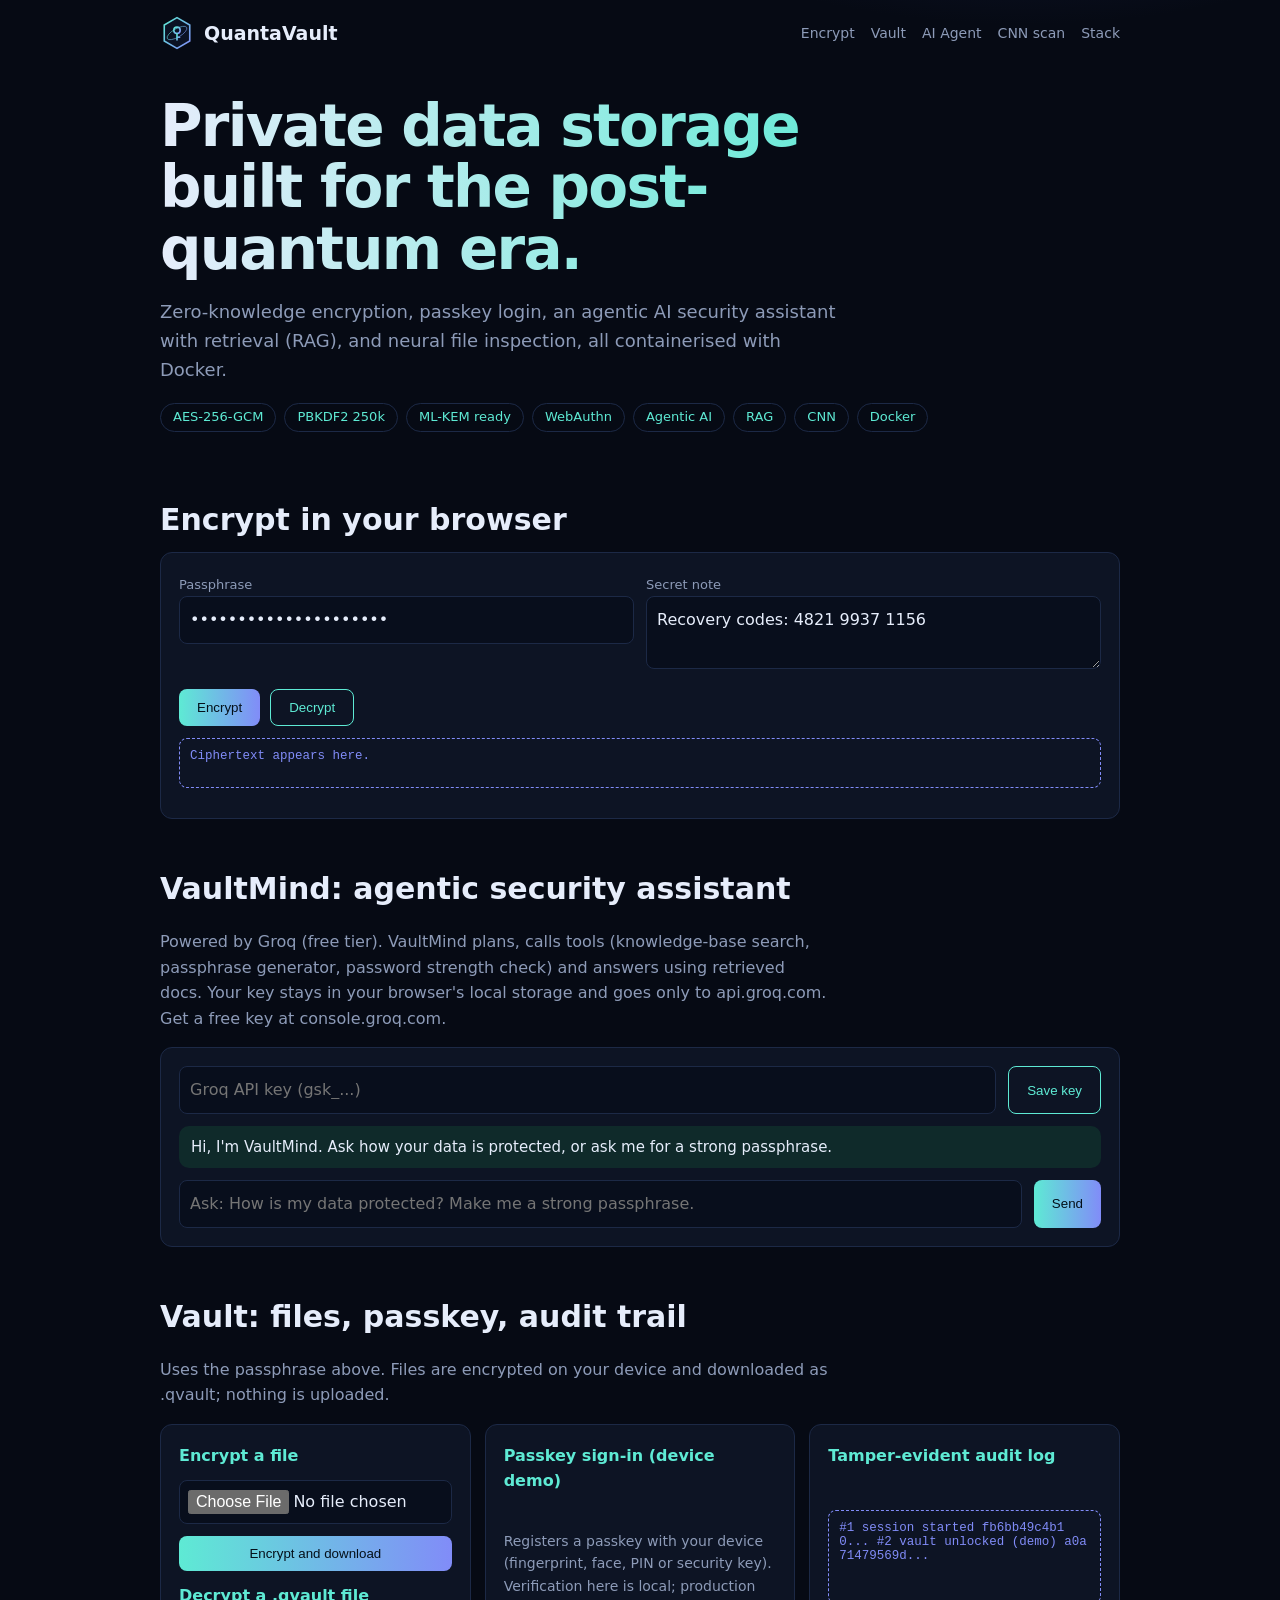
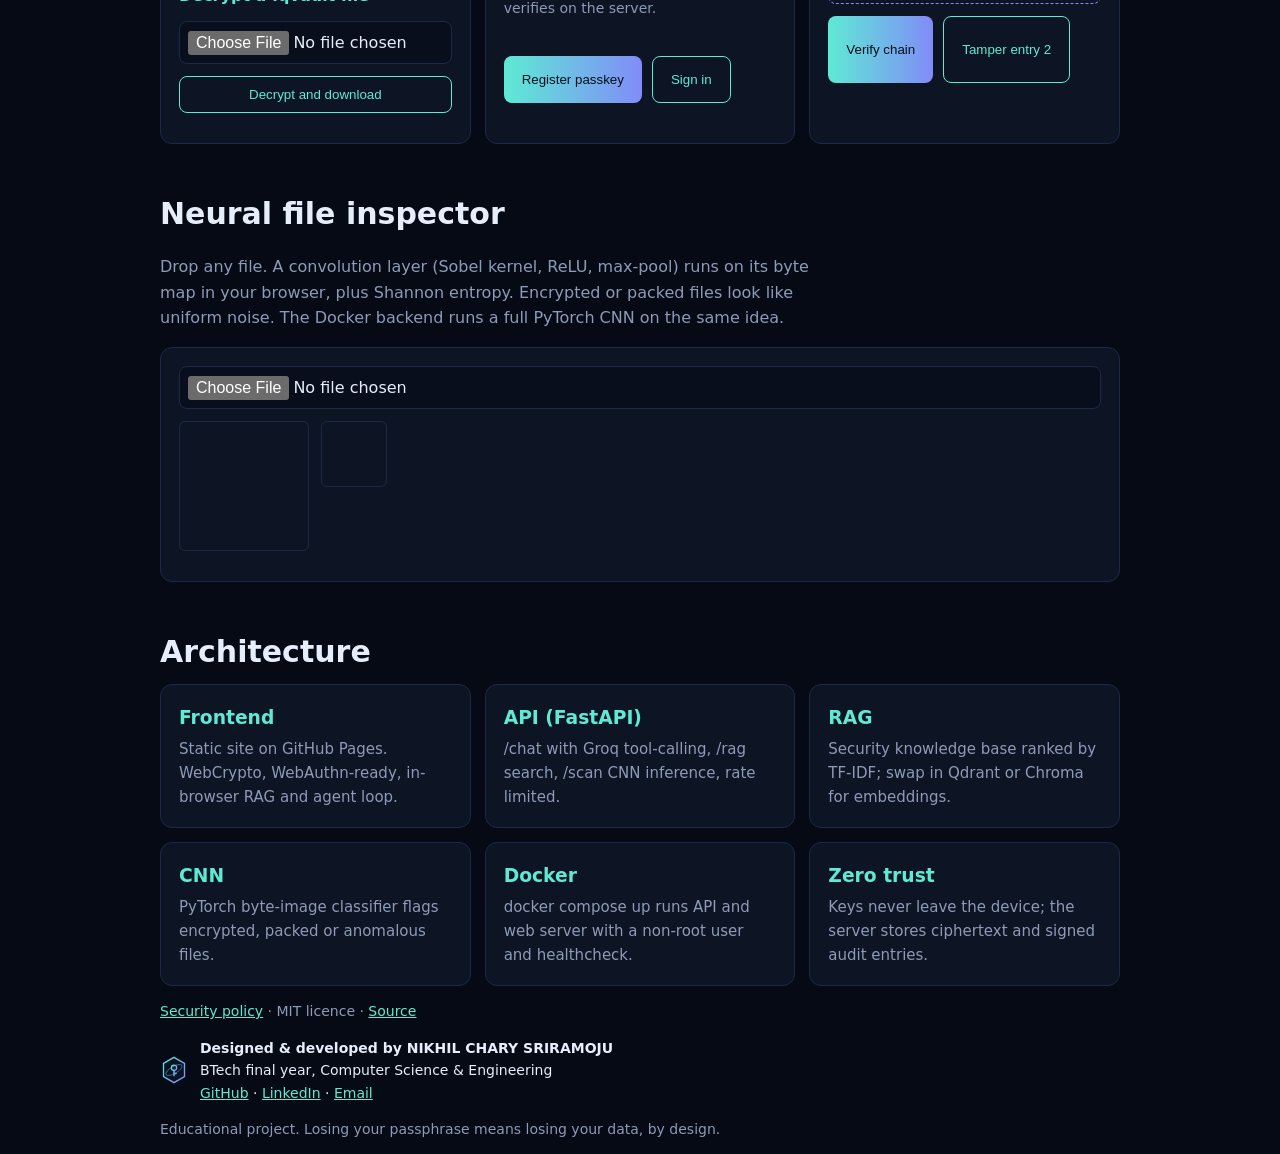
==== index.html @ edbffc40 "QuantaVault master" ====
<!DOCTYPE html><html lang="en"><head><meta charset="utf-8"><meta name="viewport" content="width=device-width,initial-scale=1,viewport-fit=cover">
<title>QuantaVault – Post-quantum private data vault</title><link rel="icon" href="logo.svg"><meta http-equiv="Content-Security-Policy" content="default-src 'self'; script-src 'self'; style-src 'self'; img-src 'self' data: blob:; connect-src 'self' https://api.groq.com; base-uri 'none'; form-action 'none'"><meta name="theme-color" content="#060a14"><link rel="manifest" href="manifest.webmanifest"><link rel="stylesheet" href="style.css"></head><body>
<header class="wrap"><nav><a class="logo" href="#"><img src="logo.svg" alt="" width="34" height="34">QuantaVault</a><div><a href="#demo">Encrypt</a><a href="#vault">Vault</a><a href="#agent">AI Agent</a><a href="#cnn">CNN scan</a><a href="#stack">Stack</a></div></nav>
<h1>Private data storage built for the post-quantum era.</h1>
<p class="lead">Zero-knowledge encryption, passkey login, an agentic AI security assistant with retrieval (RAG), and neural file inspection, all containerised with Docker.</p>
<div class="chips"><span>AES-256-GCM</span><span>PBKDF2 250k</span><span>ML-KEM ready</span><span>WebAuthn</span><span>Agentic AI</span><span>RAG</span><span>CNN</span><span>Docker</span></div></header>
<main class="wrap">
<section id="demo"><h2>Encrypt in your browser</h2><div class="panel"><div class="row"><div><label for="pw">Passphrase</label><input id="pw" type="password" value="correct horse battery"></div><div><label for="pt">Secret note</label><textarea id="pt">Recovery codes: 4821 9937 1156</textarea></div></div>
<div class="btns"><button id="enc">Encrypt</button><button id="dec" class="alt">Decrypt</button></div><div id="out" class="out">Ciphertext appears here.</div><div id="st" class="status" role="status"></div></div></section>

<section id="agent"><h2>VaultMind: agentic security assistant</h2><p class="sub">Powered by Groq (free tier). VaultMind plans, calls tools (knowledge-base search, passphrase generator, password strength check) and answers using retrieved docs. Your key stays in your browser's local storage and goes only to api.groq.com. Get a free key at console.groq.com.</p>
<div class="panel"><div class="row"><input id="key" type="password" placeholder="Groq API key (gsk_...)" aria-label="Groq API key"><button id="savekey" class="alt">Save key</button></div>
<div id="chat" class="chat" aria-live="polite"></div><div class="row"><input id="q" placeholder="Ask: How is my data protected? Make me a strong passphrase." aria-label="Message"><button id="send">Send</button></div></div></section>

<section id="vault"><h2>Vault: files, passkey, audit trail</h2><p class="sub">Uses the passphrase above. Files are encrypted on your device and downloaded as .qvault; nothing is uploaded.</p>
<div class="grid"><div class="panel"><b>Encrypt a file</b><input type="file" id="ef" aria-label="File to encrypt"><button id="efb">Encrypt and download</button><b>Decrypt a .qvault file</b><input type="file" id="df" accept=".qvault" aria-label="Vault file to decrypt"><button id="dfb" class="alt">Decrypt and download</button><div id="fst" class="status" role="status"></div></div>
<div class="panel"><b>Passkey sign-in (device demo)</b><p class="status">Registers a passkey with your device (fingerprint, face, PIN or security key). Verification here is local; production verifies on the server.</p><div class="btns"><button id="pkr">Register passkey</button><button id="pka" class="alt">Sign in</button></div><div id="pst" class="status" role="status"></div></div>
<div class="panel"><b>Tamper-evident audit log</b><div id="log" class="out"></div><div class="btns"><button id="lv">Verify chain</button><button id="lt" class="alt">Tamper entry 2</button></div><div id="lst" class="status" role="status"></div></div></div></section>

<section id="cnn"><h2>Neural file inspector</h2><p class="sub">Drop any file. A convolution layer (Sobel kernel, ReLU, max-pool) runs on its byte map in your browser, plus Shannon entropy. Encrypted or packed files look like uniform noise. The Docker backend runs a full PyTorch CNN on the same idea.</p>
<div class="panel"><input type="file" id="file" aria-label="File to inspect"><div class="row maps"><canvas id="c1" width="128" height="128"></canvas><canvas id="c2" width="64" height="64"></canvas></div><div id="verdict" class="status"></div></div></section>

<section id="stack"><h2>Architecture</h2><div class="grid">
<div class="card"><h3>Frontend</h3><p>Static site on GitHub Pages. WebCrypto, WebAuthn-ready, in-browser RAG and agent loop.</p></div>
<div class="card"><h3>API (FastAPI)</h3><p>/chat with Groq tool-calling, /rag search, /scan CNN inference, rate limited.</p></div>
<div class="card"><h3>RAG</h3><p>Security knowledge base ranked by TF-IDF; swap in Qdrant or Chroma for embeddings.</p></div>
<div class="card"><h3>CNN</h3><p>PyTorch byte-image classifier flags encrypted, packed or anomalous files.</p></div>
<div class="card"><h3>Docker</h3><p>docker compose up runs API and web server with a non-root user and healthcheck.</p></div>
<div class="card"><h3>Zero trust</h3><p>Keys never leave the device; the server stores ciphertext and signed audit entries.</p></div></div></section>
</main>
<footer class="wrap"><p><a href="SECURITY.md">Security policy</a> · MIT licence · <a href="https://github.com/Nikhil-creat/quantavault">Source</a></p><div class="cred"><img src="logo.svg" alt="" width="28" height="28"><div><b>Designed &amp; developed by NIKHIL CHARY SRIRAMOJU</b><br>BTech final year, Computer Science &amp; Engineering<br><a href="https://github.com/Nikhil-creat">GitHub</a> · <a href="https://in.linkedin.com/in/nikhil-chary-sriramoju-95041b38a">LinkedIn</a> · <a href="mailto:sriramojunikhil66@gmail.com">Email</a></div></div>
<p>Educational project. Losing your passphrase means losing your data, by design.</p></footer>
<script src="app.js"></script></body></html>
---- style.css ----
:root{--bg:#060a14;--p:#0d1424;--ink:#e6edfb;--mute:#8d9bb8;--line:#1c2946;--a:#5eead4;--b:#818cf8;box-sizing:border-box;color-scheme:dark;padding-top:env(safe-area-inset-top,0);padding-bottom:env(safe-area-inset-bottom,0)}
*{box-sizing:border-box}body{margin:0;background:radial-gradient(900px 500px at 80% -10%,#1a2350 0,transparent 60%),var(--bg);color:var(--ink);font:16px/1.6 system-ui,-apple-system,"Segoe UI",Roboto,sans-serif}
.wrap{max-width:1000px;margin:auto;padding:0 20px}nav{display:flex;justify-content:space-between;align-items:center;padding:16px 0;flex-wrap:wrap;gap:8px}
nav div a{color:var(--mute);text-decoration:none;margin-left:16px;font-size:14px}nav a:hover{color:var(--a)}
.logo{display:flex;align-items:center;gap:10px;font-weight:700;font-size:19px;color:var(--ink);text-decoration:none}
h1{font-size:clamp(32px,6vw,58px);line-height:1.06;letter-spacing:-.03em;margin:30px 0 14px;max-width:18ch;background:linear-gradient(90deg,var(--ink),var(--a));-webkit-background-clip:text;background-clip:text;color:transparent}
.lead{color:var(--mute);max-width:60ch;font-size:18px}.chips{display:flex;flex-wrap:wrap;gap:8px;margin:18px 0}.chips span{border:1px solid var(--line);border-radius:99px;padding:3px 12px;font-size:13px;color:var(--a)}
section{padding:46px 0 0}h2{margin:0 0 8px;font-size:clamp(22px,4vw,30px)}.sub{color:var(--mute);max-width:66ch}
.panel,.card{background:var(--p);border:1px solid var(--line);border-radius:12px;padding:18px}.panel{display:grid;gap:12px}
.row{display:grid;grid-template-columns:1fr 1fr;gap:12px}.row:has(#q),.row:has(#key){grid-template-columns:1fr auto}
label{font-size:13px;color:var(--mute)}input,textarea{width:100%;background:#080e1c;color:var(--ink);border:1px solid var(--line);border-radius:8px;padding:10px;font:inherit}
button{background:linear-gradient(90deg,var(--a),var(--b));color:#04101a;font:600 15px inherit;border:0;border-radius:8px;padding:10px 18px;cursor:pointer}button.alt{background:transparent;color:var(--a);border:1px solid var(--a)}
:focus-visible{outline:2px solid var(--a);outline-offset:2px}.btns{display:flex;gap:10px}
.out{font:12.5px ui-monospace,Menlo,monospace;word-break:break-all;border:1px dashed var(--b);border-radius:8px;padding:10px;color:var(--b);min-height:50px}.status{font-size:14px;color:var(--mute)}
.chat{max-height:340px;overflow:auto;display:grid;gap:8px}.m{padding:9px 12px;border-radius:10px;white-space:pre-wrap;font-size:15px}.u{background:#16204a;justify-self:end}.a{background:#0f2a2a}.t{font:12px ui-monospace,monospace;color:var(--b);border-left:2px solid var(--b)}
.maps{grid-template-columns:auto auto;justify-content:start}canvas{image-rendering:pixelated;border:1px solid var(--line);border-radius:6px;max-width:100%}
.grid{display:grid;grid-template-columns:repeat(auto-fit,minmax(250px,1fr));gap:14px}.card h3{margin:0 0 4px;color:var(--a)}.card p{margin:0;color:var(--mute);font-size:15px}
footer{padding:50px 20px 30px;color:var(--mute);font-size:14px}.cred{display:flex;gap:12px;align-items:center;color:var(--ink)}footer a{color:var(--a)}
@media(max-width:600px){.row,.maps{grid-template-columns:1fr}.row:has(#q),.row:has(#key){grid-template-columns:1fr}}
.panel b{color:var(--a)}.panel input[type=file]{padding:8px}
@media (prefers-reduced-motion:reduce){*{animation:none!important;transition:none!important}}
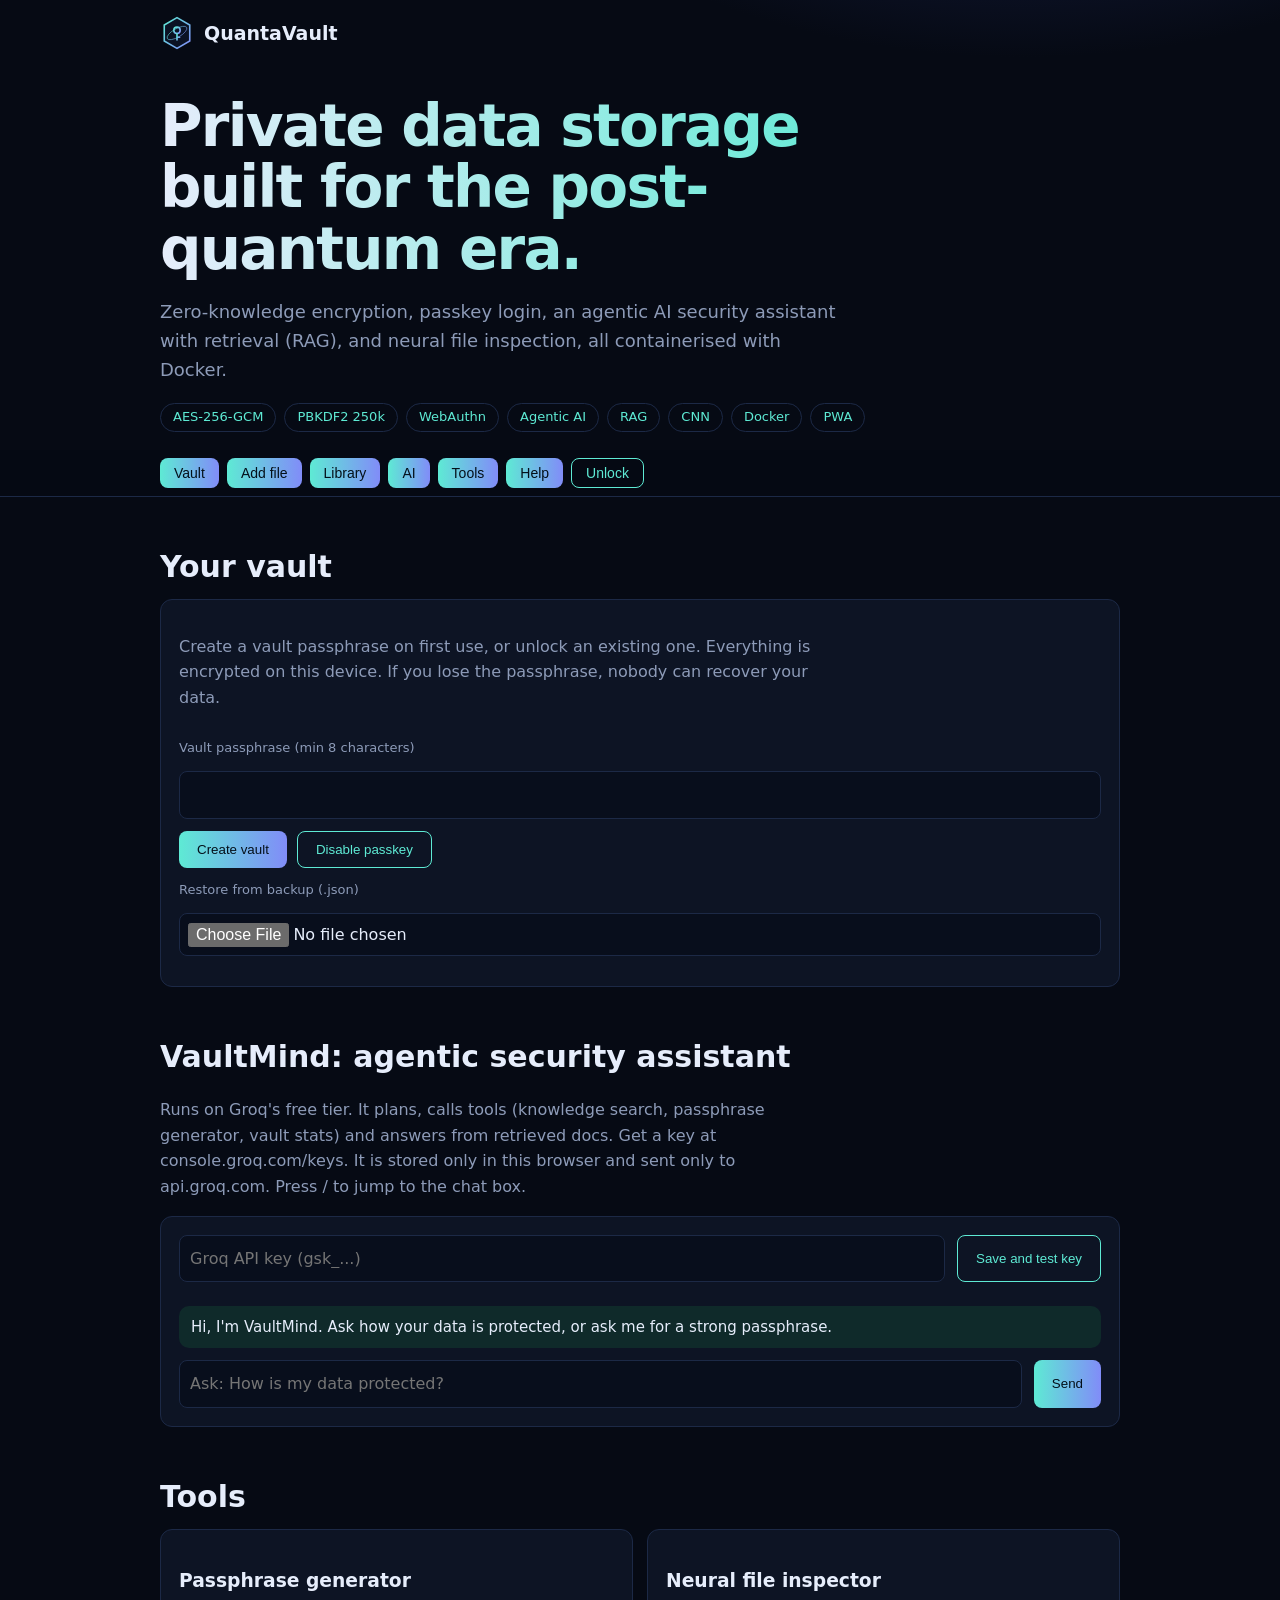
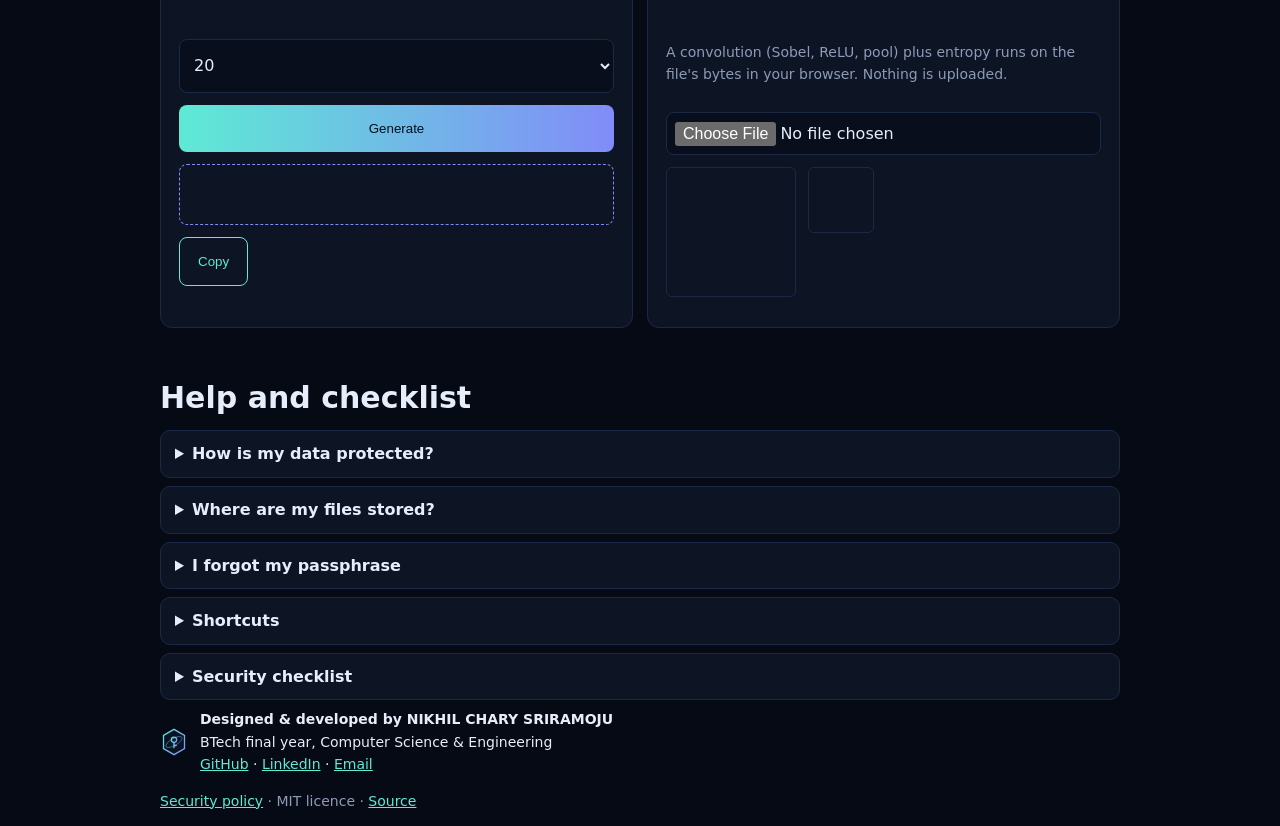
==== commit eefde980: "v3: vault library, shortcuts, reliability" ====
--- a/index.html
+++ b/index.html
@@ -1,33 +1,43 @@
 <!DOCTYPE html><html lang="en"><head><meta charset="utf-8"><meta name="viewport" content="width=device-width,initial-scale=1,viewport-fit=cover">
-<title>QuantaVault – Post-quantum private data vault</title><link rel="icon" href="logo.svg"><meta http-equiv="Content-Security-Policy" content="default-src 'self'; script-src 'self'; style-src 'self'; img-src 'self' data: blob:; connect-src 'self' https://api.groq.com; base-uri 'none'; form-action 'none'"><meta name="theme-color" content="#060a14"><link rel="manifest" href="manifest.webmanifest"><link rel="stylesheet" href="style.css"></head><body>
-<header class="wrap"><nav><a class="logo" href="#"><img src="logo.svg" alt="" width="34" height="34">QuantaVault</a><div><a href="#demo">Encrypt</a><a href="#vault">Vault</a><a href="#agent">AI Agent</a><a href="#cnn">CNN scan</a><a href="#stack">Stack</a></div></nav>
+<title>QuantaVault – Post-quantum private data vault</title>
+<meta http-equiv="Content-Security-Policy" content="default-src 'self'; script-src 'self'; style-src 'self'; img-src 'self' data: blob:; connect-src 'self' https://api.groq.com; base-uri 'none'; form-action 'none'">
+<meta name="theme-color" content="#060a14"><meta name="description" content="Zero-knowledge encrypted vault with agentic AI, RAG and CNN file inspection."><link rel="manifest" href="manifest.webmanifest"><link rel="icon" href="logo.svg"><link rel="stylesheet" href="style.css"></head><body>
+<header class="wrap"><nav><a class="logo" href="#"><img src="logo.svg" alt="" width="34" height="34">QuantaVault</a><span id="net" class="status"></span></nav>
 <h1>Private data storage built for the post-quantum era.</h1>
 <p class="lead">Zero-knowledge encryption, passkey login, an agentic AI security assistant with retrieval (RAG), and neural file inspection, all containerised with Docker.</p>
-<div class="chips"><span>AES-256-GCM</span><span>PBKDF2 250k</span><span>ML-KEM ready</span><span>WebAuthn</span><span>Agentic AI</span><span>RAG</span><span>CNN</span><span>Docker</span></div></header>
+<div class="chips"><span>AES-256-GCM</span><span>PBKDF2 250k</span><span>WebAuthn</span><span>Agentic AI</span><span>RAG</span><span>CNN</span><span>Docker</span><span>PWA</span></div></header>
+<div id="quick" role="toolbar" aria-label="Shortcuts"><div class="wrap qrow"><button data-go="#vault">Vault</button><button data-go="#add">Add file</button><button data-go="#library">Library</button><button data-go="#agent">AI</button><button data-go="#tools">Tools</button><button data-go="#help">Help</button><button id="qlock" class="alt">Lock</button></div></div>
 <main class="wrap">
-<section id="demo"><h2>Encrypt in your browser</h2><div class="panel"><div class="row"><div><label for="pw">Passphrase</label><input id="pw" type="password" value="correct horse battery"></div><div><label for="pt">Secret note</label><textarea id="pt">Recovery codes: 4821 9937 1156</textarea></div></div>
-<div class="btns"><button id="enc">Encrypt</button><button id="dec" class="alt">Decrypt</button></div><div id="out" class="out">Ciphertext appears here.</div><div id="st" class="status" role="status"></div></div></section>
+<section id="vault"><h2>Your vault</h2>
+<div id="locked" class="panel"><p class="sub">Create a vault passphrase on first use, or unlock an existing one. Everything is encrypted on this device. If you lose the passphrase, nobody can recover your data.</p>
+<label for="mp">Vault passphrase (min 8 characters)</label><input id="mp" type="password" autocomplete="current-password"><div class="btns"><button id="ub">Unlock</button><button id="pkx" class="alt">Disable passkey</button></div>
+<label for="bi">Restore from backup (.json)</label><input type="file" id="bi" accept=".json"><div id="ust" class="status" role="status"></div></div>
+<div id="open" hidden>
+<div class="stats"><div class="card"><b id="s1">0</b><span>files</span></div><div class="card"><b id="s2">0 B</b><span>stored</span></div><div class="card"><b id="s3">-</b><span>last added</span></div><div class="card"><b id="pks">off</b><span>passkey</span></div></div>
+<div id="add" class="panel"><h3>Add files</h3><input type="file" id="af" multiple aria-label="Files to encrypt"><button id="addb">Encrypt and store</button>
+<label for="nt">Or write a secure note</label><input id="nt" placeholder="Note title"><textarea id="nc" placeholder="Note text" rows="3"></textarea><button id="nsave" class="alt">Save encrypted note</button><div id="ast" class="status" role="status"></div></div>
+<div id="library" class="panel"><h3>Library</h3><input id="fq" placeholder="Search your files" aria-label="Search files"><div id="lib" class="lib"></div>
+<div id="vwb" class="viewer" hidden><b id="vwt"></b><pre id="vw"></pre><img id="vi" alt="Decrypted preview" hidden><button id="vx" class="alt">Close</button></div></div>
+<div class="panel"><h3>Settings</h3><div class="row"><div><label for="al">Auto-lock</label><select id="al"><option value="1">After 1 min idle</option><option value="5" selected>After 5 min idle</option><option value="15">After 15 min idle</option><option value="0">Never</option></select></div><div><label>Passkey second factor</label><button id="pkr" class="alt">Register passkey</button></div></div>
+<div class="btns"><button id="bx" class="alt">Export encrypted backup</button><button id="lk" class="alt">Lock now</button><button id="wipe" class="danger">Erase everything</button></div></div>
+<div class="panel"><h3>Tamper-evident audit log</h3><div id="log" class="out"></div><div class="btns"><button id="lv" class="alt">Verify chain</button><button id="lt" class="alt">Tamper test</button></div><div id="lst" class="status" role="status"></div></div>
+</div></section>
 
-<section id="agent"><h2>VaultMind: agentic security assistant</h2><p class="sub">Powered by Groq (free tier). VaultMind plans, calls tools (knowledge-base search, passphrase generator, password strength check) and answers using retrieved docs. Your key stays in your browser's local storage and goes only to api.groq.com. Get a free key at console.groq.com.</p>
-<div class="panel"><div class="row"><input id="key" type="password" placeholder="Groq API key (gsk_...)" aria-label="Groq API key"><button id="savekey" class="alt">Save key</button></div>
-<div id="chat" class="chat" aria-live="polite"></div><div class="row"><input id="q" placeholder="Ask: How is my data protected? Make me a strong passphrase." aria-label="Message"><button id="send">Send</button></div></div></section>
+<section id="agent"><h2>VaultMind: agentic security assistant</h2><p class="sub">Runs on Groq's free tier. It plans, calls tools (knowledge search, passphrase generator, vault stats) and answers from retrieved docs. Get a key at console.groq.com/keys. It is stored only in this browser and sent only to api.groq.com. Press / to jump to the chat box.</p>
+<div class="panel"><div class="row"><input id="key" type="password" placeholder="Groq API key (gsk_...)" aria-label="Groq API key" autocomplete="off"><button id="savekey" class="alt">Save and test key</button></div><div id="kst" class="status" role="status"></div>
+<div id="chat" class="chat" aria-live="polite"></div><div class="row"><input id="q" placeholder="Ask: How is my data protected?" aria-label="Message"><button id="send">Send</button></div></div></section>
 
-<section id="vault"><h2>Vault: files, passkey, audit trail</h2><p class="sub">Uses the passphrase above. Files are encrypted on your device and downloaded as .qvault; nothing is uploaded.</p>
-<div class="grid"><div class="panel"><b>Encrypt a file</b><input type="file" id="ef" aria-label="File to encrypt"><button id="efb">Encrypt and download</button><b>Decrypt a .qvault file</b><input type="file" id="df" accept=".qvault" aria-label="Vault file to decrypt"><button id="dfb" class="alt">Decrypt and download</button><div id="fst" class="status" role="status"></div></div>
-<div class="panel"><b>Passkey sign-in (device demo)</b><p class="status">Registers a passkey with your device (fingerprint, face, PIN or security key). Verification here is local; production verifies on the server.</p><div class="btns"><button id="pkr">Register passkey</button><button id="pka" class="alt">Sign in</button></div><div id="pst" class="status" role="status"></div></div>
-<div class="panel"><b>Tamper-evident audit log</b><div id="log" class="out"></div><div class="btns"><button id="lv">Verify chain</button><button id="lt" class="alt">Tamper entry 2</button></div><div id="lst" class="status" role="status"></div></div></div></section>
+<section id="tools"><h2>Tools</h2><div class="grid">
+<div class="panel"><h3>Passphrase generator</h3><select id="gl" aria-label="Length"><option>16</option><option selected>20</option><option>32</option></select><button id="gb">Generate</button><div id="go" class="out"></div><div class="btns"><button id="gc" class="alt">Copy</button></div><div id="gs" class="status"></div></div>
+<div class="panel" id="cnn"><h3>Neural file inspector</h3><p class="status">A convolution (Sobel, ReLU, pool) plus entropy runs on the file's bytes in your browser. Nothing is uploaded.</p><input type="file" id="file" aria-label="File to inspect"><div class="row maps"><canvas id="c1" width="128" height="128"></canvas><canvas id="c2" width="64" height="64"></canvas></div><div id="verdict" class="status"></div></div></div></section>
 
-<section id="cnn"><h2>Neural file inspector</h2><p class="sub">Drop any file. A convolution layer (Sobel kernel, ReLU, max-pool) runs on its byte map in your browser, plus Shannon entropy. Encrypted or packed files look like uniform noise. The Docker backend runs a full PyTorch CNN on the same idea.</p>
-<div class="panel"><input type="file" id="file" aria-label="File to inspect"><div class="row maps"><canvas id="c1" width="128" height="128"></canvas><canvas id="c2" width="64" height="64"></canvas></div><div id="verdict" class="status"></div></div></section>
-
-<section id="stack"><h2>Architecture</h2><div class="grid">
-<div class="card"><h3>Frontend</h3><p>Static site on GitHub Pages. WebCrypto, WebAuthn-ready, in-browser RAG and agent loop.</p></div>
-<div class="card"><h3>API (FastAPI)</h3><p>/chat with Groq tool-calling, /rag search, /scan CNN inference, rate limited.</p></div>
-<div class="card"><h3>RAG</h3><p>Security knowledge base ranked by TF-IDF; swap in Qdrant or Chroma for embeddings.</p></div>
-<div class="card"><h3>CNN</h3><p>PyTorch byte-image classifier flags encrypted, packed or anomalous files.</p></div>
-<div class="card"><h3>Docker</h3><p>docker compose up runs API and web server with a non-root user and healthcheck.</p></div>
-<div class="card"><h3>Zero trust</h3><p>Keys never leave the device; the server stores ciphertext and signed audit entries.</p></div></div></section>
+<section id="help"><h2>Help and checklist</h2>
+<details><summary>How is my data protected?</summary><p>A key is derived from your passphrase (PBKDF2, 250,000 rounds, random salt). Each file and its name are encrypted with AES-256-GCM before they are saved in this browser's database. Without the passphrase they are unreadable.</p></details>
+<details><summary>Where are my files stored?</summary><p>In this browser's IndexedDB on this device. Use Export encrypted backup to move them elsewhere; the backup stays encrypted.</p></details>
+<details><summary>I forgot my passphrase</summary><p>It cannot be recovered. That is the zero-knowledge guarantee. Erase everything and start a new vault.</p></details>
+<details><summary>Shortcuts</summary><p>/ focuses the AI chat. L locks the vault. The bar at the top jumps between sections. The vault also auto-locks when idle.</p></details>
+<details><summary>Security checklist</summary><p>Use 16+ random characters. Register a passkey. Export a backup after big changes. Keep your device updated. Never share your Groq key.</p></details></section>
 </main>
-<footer class="wrap"><p><a href="SECURITY.md">Security policy</a> · MIT licence · <a href="https://github.com/Nikhil-creat/quantavault">Source</a></p><div class="cred"><img src="logo.svg" alt="" width="28" height="28"><div><b>Designed &amp; developed by NIKHIL CHARY SRIRAMOJU</b><br>BTech final year, Computer Science &amp; Engineering<br><a href="https://github.com/Nikhil-creat">GitHub</a> · <a href="https://in.linkedin.com/in/nikhil-chary-sriramoju-95041b38a">LinkedIn</a> · <a href="mailto:sriramojunikhil66@gmail.com">Email</a></div></div>
-<p>Educational project. Losing your passphrase means losing your data, by design.</p></footer>
+<footer class="wrap"><div class="cred"><img src="logo.svg" alt="" width="28" height="28"><div><b>Designed &amp; developed by NIKHIL CHARY SRIRAMOJU</b><br>BTech final year, Computer Science &amp; Engineering<br><a href="https://github.com/Nikhil-creat">GitHub</a> · <a href="https://in.linkedin.com/in/nikhil-chary-sriramoju-95041b38a">LinkedIn</a> · <a href="mailto:sriramojunikhil66@gmail.com">Email</a></div></div>
+<p><a href="SECURITY.md">Security policy</a> · MIT licence · <a href="https://github.com/Nikhil-creat/quantavault">Source</a></p></footer>
 <script src="app.js"></script></body></html>
--- a/style.css
+++ b/style.css
@@ -19,3 +19,15 @@
 @media(max-width:600px){.row,.maps{grid-template-columns:1fr}.row:has(#q),.row:has(#key){grid-template-columns:1fr}}
 .panel b{color:var(--a)}.panel input[type=file]{padding:8px}
 @media (prefers-reduced-motion:reduce){*{animation:none!important;transition:none!important}}
+[hidden]{display:none!important}
+html{scroll-behavior:smooth;scroll-padding-top:70px}
+#quick{position:sticky;top:0;z-index:5;background:#060a14ee;border-bottom:1px solid var(--line);padding-top:env(safe-area-inset-top,0)}
+.qrow{display:flex;gap:8px;overflow-x:auto;padding:8px 20px;scrollbar-width:none}.qrow button{padding:6px 14px;font-size:14px;white-space:nowrap;flex:none}
+select{width:100%;background:#080e1c;color:var(--ink);border:1px solid var(--line);border-radius:8px;padding:10px;font:inherit}
+.stats{display:grid;grid-template-columns:repeat(auto-fit,minmax(120px,1fr));gap:12px;margin:14px 0}.stats .card{text-align:center;padding:12px}.stats b{display:block;font-size:22px;color:var(--a)}.stats span{font-size:13px;color:var(--mute)}
+#open>.panel{margin-top:14px}.lib{display:grid;gap:8px}.item{display:grid;gap:4px;border:1px solid var(--line);border-radius:10px;padding:10px;background:#080e1c}.nm{font-weight:600;word-break:break-all}
+.item .btns button{padding:6px 12px;font-size:13px}button.danger{background:transparent;color:#ff7a8a;border:1px solid #ff7a8a}
+.viewer{border:1px solid var(--b);border-radius:10px;padding:12px}.viewer pre{white-space:pre-wrap;word-break:break-word;max-height:280px;overflow:auto;margin:8px 0}.viewer img{max-width:100%;border-radius:8px}
+.status.ok{color:#4ade9a}.status.bad{color:#ff7a8a}
+details{background:var(--p);border:1px solid var(--line);border-radius:10px;padding:10px 14px;margin:8px 0}summary{cursor:pointer;font-weight:600}details p{color:var(--mute);margin:8px 0 0}
+section{scroll-margin-top:70px}
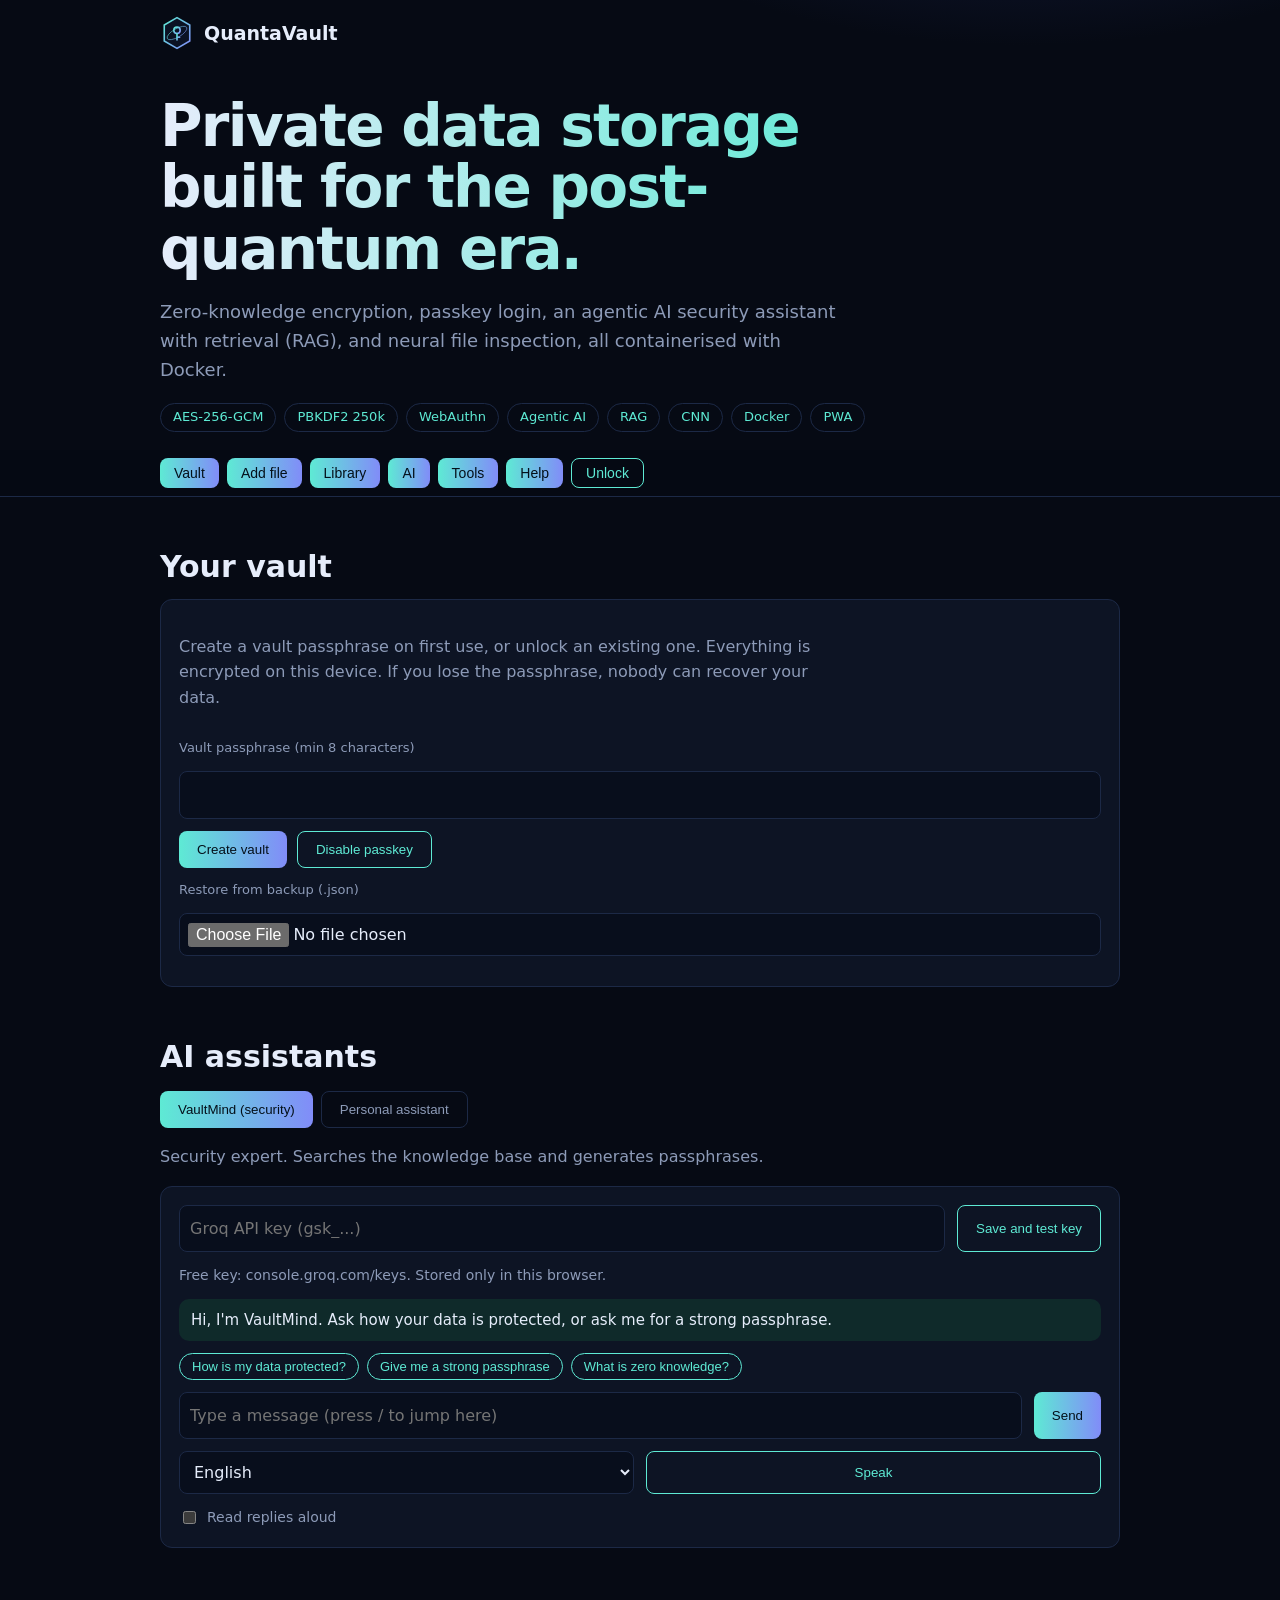
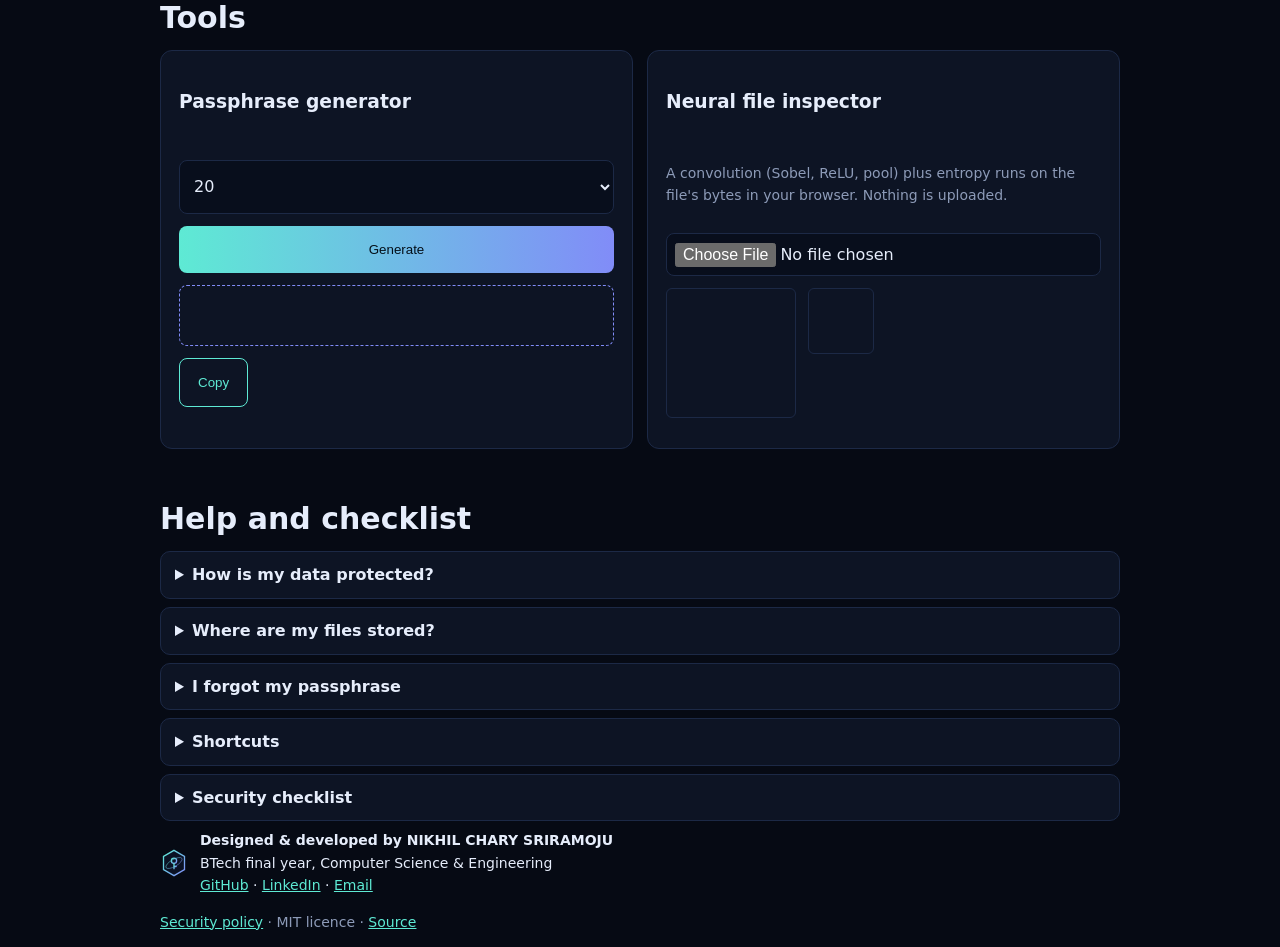
==== commit 678bfb91: "v5: file add fix, Quanta personal assistant" ====
--- a/index.html
+++ b/index.html
@@ -1,7 +1,7 @@
 <!DOCTYPE html><html lang="en"><head><meta charset="utf-8"><meta name="viewport" content="width=device-width,initial-scale=1,viewport-fit=cover">
 <title>QuantaVault – Post-quantum private data vault</title>
 <meta http-equiv="Content-Security-Policy" content="default-src 'self'; script-src 'self'; style-src 'self'; img-src 'self' data: blob:; connect-src 'self' https://api.groq.com; base-uri 'none'; form-action 'none'">
-<meta name="theme-color" content="#060a14"><meta name="description" content="Zero-knowledge encrypted vault with agentic AI, RAG and CNN file inspection."><link rel="manifest" href="manifest.webmanifest"><link rel="icon" href="logo.svg"><link rel="stylesheet" href="style.css"></head><body>
+<meta name="theme-color" content="#060a14"><meta name="description" content="Zero-knowledge encrypted vault with agentic AI, RAG and CNN file inspection."><link rel="manifest" href="manifest.webmanifest"><link rel="icon" href="logo.svg"><link rel="apple-touch-icon" href="icon-192.png"><link rel="stylesheet" href="style.css"></head><body>
 <header class="wrap"><nav><a class="logo" href="#"><img src="logo.svg" alt="" width="34" height="34">QuantaVault</a><span id="net" class="status"></span></nav>
 <h1>Private data storage built for the post-quantum era.</h1>
 <p class="lead">Zero-knowledge encryption, passkey login, an agentic AI security assistant with retrieval (RAG), and neural file inspection, all containerised with Docker.</p>
@@ -14,7 +14,7 @@
 <label for="bi">Restore from backup (.json)</label><input type="file" id="bi" accept=".json"><div id="ust" class="status" role="status"></div></div>
 <div id="open" hidden>
 <div class="stats"><div class="card"><b id="s1">0</b><span>files</span></div><div class="card"><b id="s2">0 B</b><span>stored</span></div><div class="card"><b id="s3">-</b><span>last added</span></div><div class="card"><b id="pks">off</b><span>passkey</span></div></div>
-<div id="add" class="panel"><h3>Add files</h3><input type="file" id="af" multiple aria-label="Files to encrypt"><button id="addb">Encrypt and store</button>
+<div id="add" class="panel"><h3>Add files</h3><div id="drop" class="drop"><p>Tap to choose files (they are encrypted and stored right away), or drop them here</p><input type="file" id="af" multiple aria-label="Files to encrypt"></div><div class="btns"><button id="cb" class="alt">Take photo</button><button id="addb" class="alt">Encrypt selected again</button></div><input type="file" id="cam" accept="image/*" capture="environment" hidden>
 <label for="nt">Or write a secure note</label><input id="nt" placeholder="Note title"><textarea id="nc" placeholder="Note text" rows="3"></textarea><button id="nsave" class="alt">Save encrypted note</button><div id="ast" class="status" role="status"></div></div>
 <div id="library" class="panel"><h3>Library</h3><input id="fq" placeholder="Search your files" aria-label="Search files"><div id="lib" class="lib"></div>
 <div id="vwb" class="viewer" hidden><b id="vwt"></b><pre id="vw"></pre><img id="vi" alt="Decrypted preview" hidden><button id="vx" class="alt">Close</button></div></div>
@@ -23,9 +23,13 @@
 <div class="panel"><h3>Tamper-evident audit log</h3><div id="log" class="out"></div><div class="btns"><button id="lv" class="alt">Verify chain</button><button id="lt" class="alt">Tamper test</button></div><div id="lst" class="status" role="status"></div></div>
 </div></section>
 
-<section id="agent"><h2>VaultMind: agentic security assistant</h2><p class="sub">Runs on Groq's free tier. It plans, calls tools (knowledge search, passphrase generator, vault stats) and answers from retrieved docs. Get a key at console.groq.com/keys. It is stored only in this browser and sent only to api.groq.com. Press / to jump to the chat box.</p>
-<div class="panel"><div class="row"><input id="key" type="password" placeholder="Groq API key (gsk_...)" aria-label="Groq API key" autocomplete="off"><button id="savekey" class="alt">Save and test key</button></div><div id="kst" class="status" role="status"></div>
-<div id="chat" class="chat" aria-live="polite"></div><div class="row"><input id="q" placeholder="Ask: How is my data protected?" aria-label="Message"><button id="send">Send</button></div></div></section>
+<section id="agent"><h2>AI assistants</h2>
+<div class="tabs" role="tablist"><button id="m1" class="tab on" role="tab">VaultMind (security)</button><button id="m2" class="tab" role="tab">Personal assistant</button></div>
+<p id="mdesc" class="sub"></p>
+<div class="panel"><div class="row"><input id="key" type="password" placeholder="Groq API key (gsk_...)" aria-label="Groq API key" autocomplete="off"><button id="savekey" class="alt">Save and test key</button></div><div id="kst" class="status" role="status">Free key: console.groq.com/keys. Stored only in this browser.</div>
+<div id="chat" class="chat" aria-live="polite"></div><div id="qc" class="chips"></div><div class="row"><input id="q" placeholder="Type a message (press / to jump here)" aria-label="Message"><button id="send">Send</button></div>
+<div class="row"><select id="vl" aria-label="Voice language"><option value="en-IN">English</option><option value="te-IN">Telugu</option><option value="hi-IN">Hindi</option></select><button id="mic" class="alt">Speak</button></div><label class="chk"><input type="checkbox" id="spk"> Read replies aloud</label></div>
+<div id="tasks" class="panel" hidden><h3>My tasks (encrypted)</h3><div id="tl"></div></div></section>
 
 <section id="tools"><h2>Tools</h2><div class="grid">
 <div class="panel"><h3>Passphrase generator</h3><select id="gl" aria-label="Length"><option>16</option><option selected>20</option><option>32</option></select><button id="gb">Generate</button><div id="go" class="out"></div><div class="btns"><button id="gc" class="alt">Copy</button></div><div id="gs" class="status"></div></div>
--- a/style.css
+++ b/style.css
@@ -31,3 +31,6 @@
 .status.ok{color:#4ade9a}.status.bad{color:#ff7a8a}
 details{background:var(--p);border:1px solid var(--line);border-radius:10px;padding:10px 14px;margin:8px 0}summary{cursor:pointer;font-weight:600}details p{color:var(--mute);margin:8px 0 0}
 section{scroll-margin-top:70px}
+.tabs{display:flex;gap:8px;margin:10px 0}.tab{background:transparent;color:var(--mute);border:1px solid var(--line)}.tab.on{background:linear-gradient(90deg,var(--a),var(--b));color:#04101a;border:0}
+.drop{border:2px dashed var(--b);border-radius:12px;padding:14px;text-align:center}.drop p{margin:0 0 8px;color:var(--mute);font-size:14px}
+#qc{margin:0}#qc button{padding:5px 12px;font-size:13px;border-radius:99px}.chk{display:flex;gap:8px;align-items:center;font-size:14px;color:var(--mute)}.chk input{width:auto}
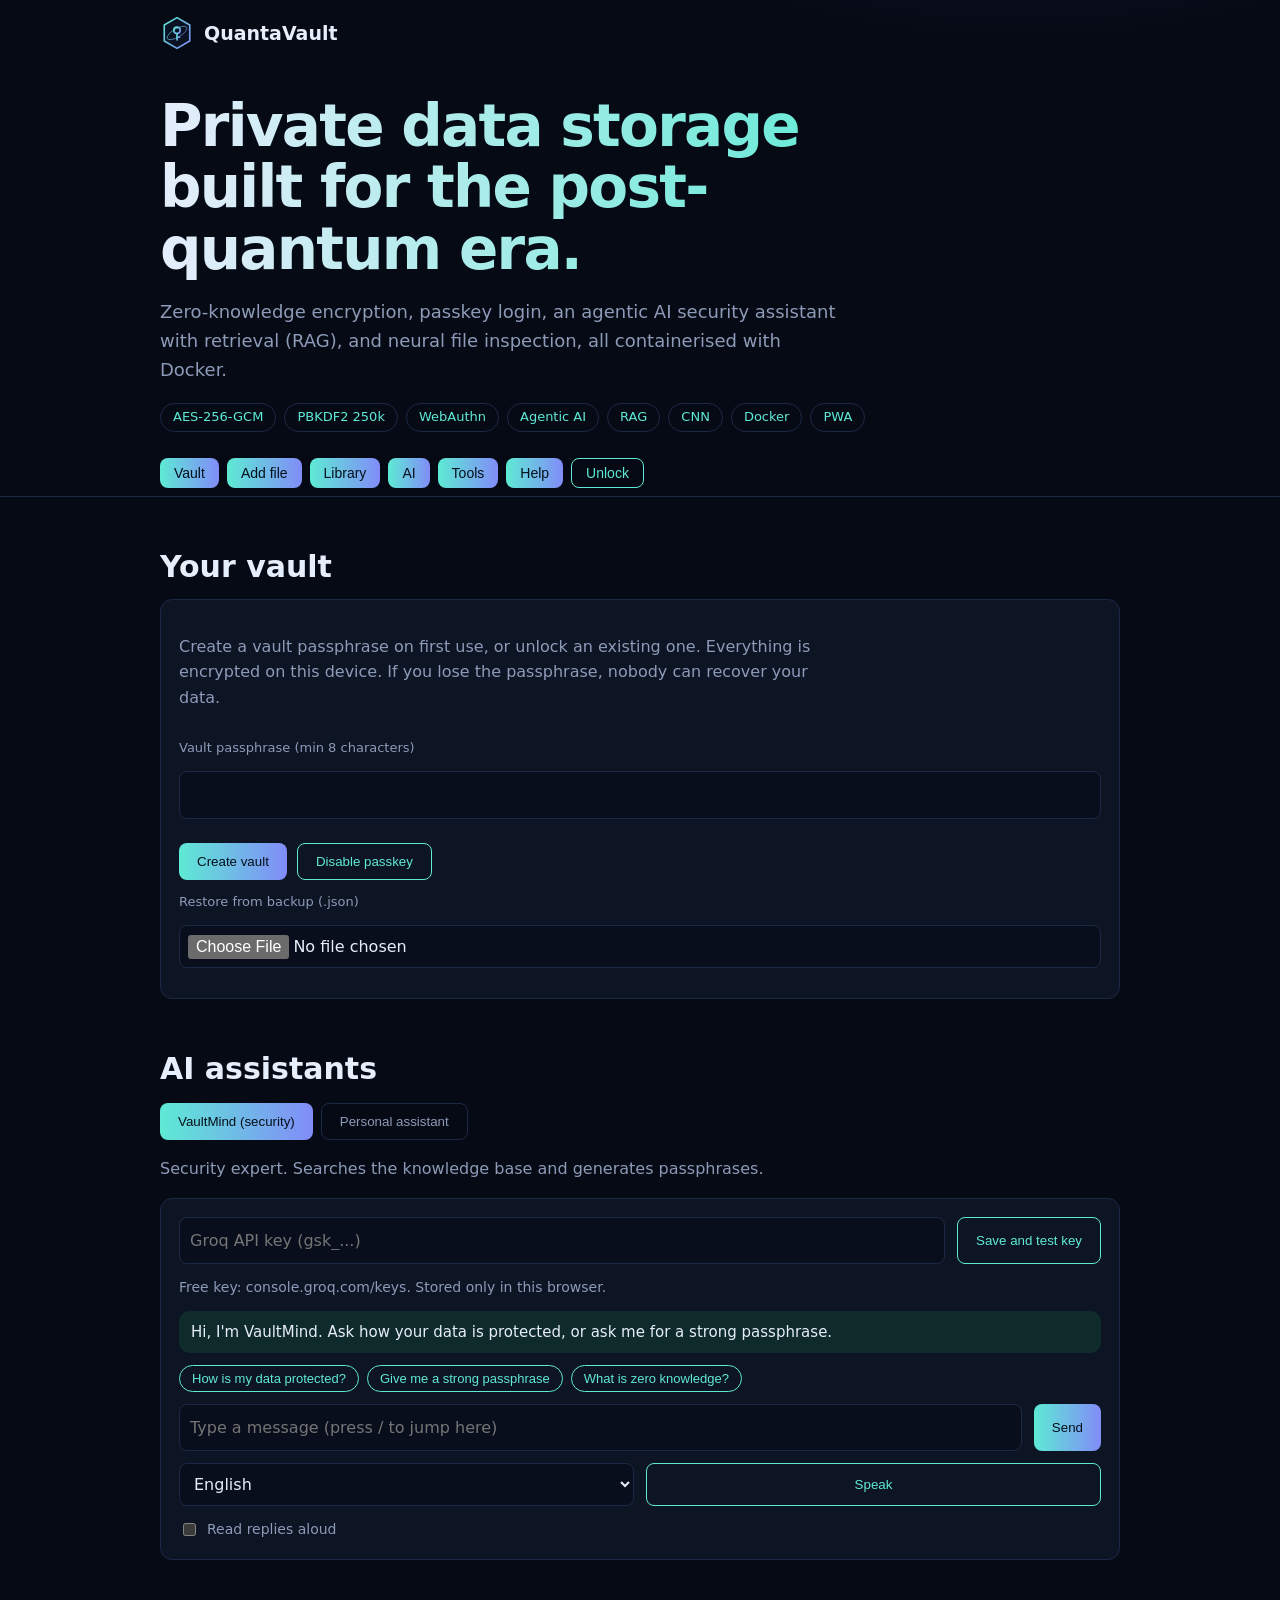
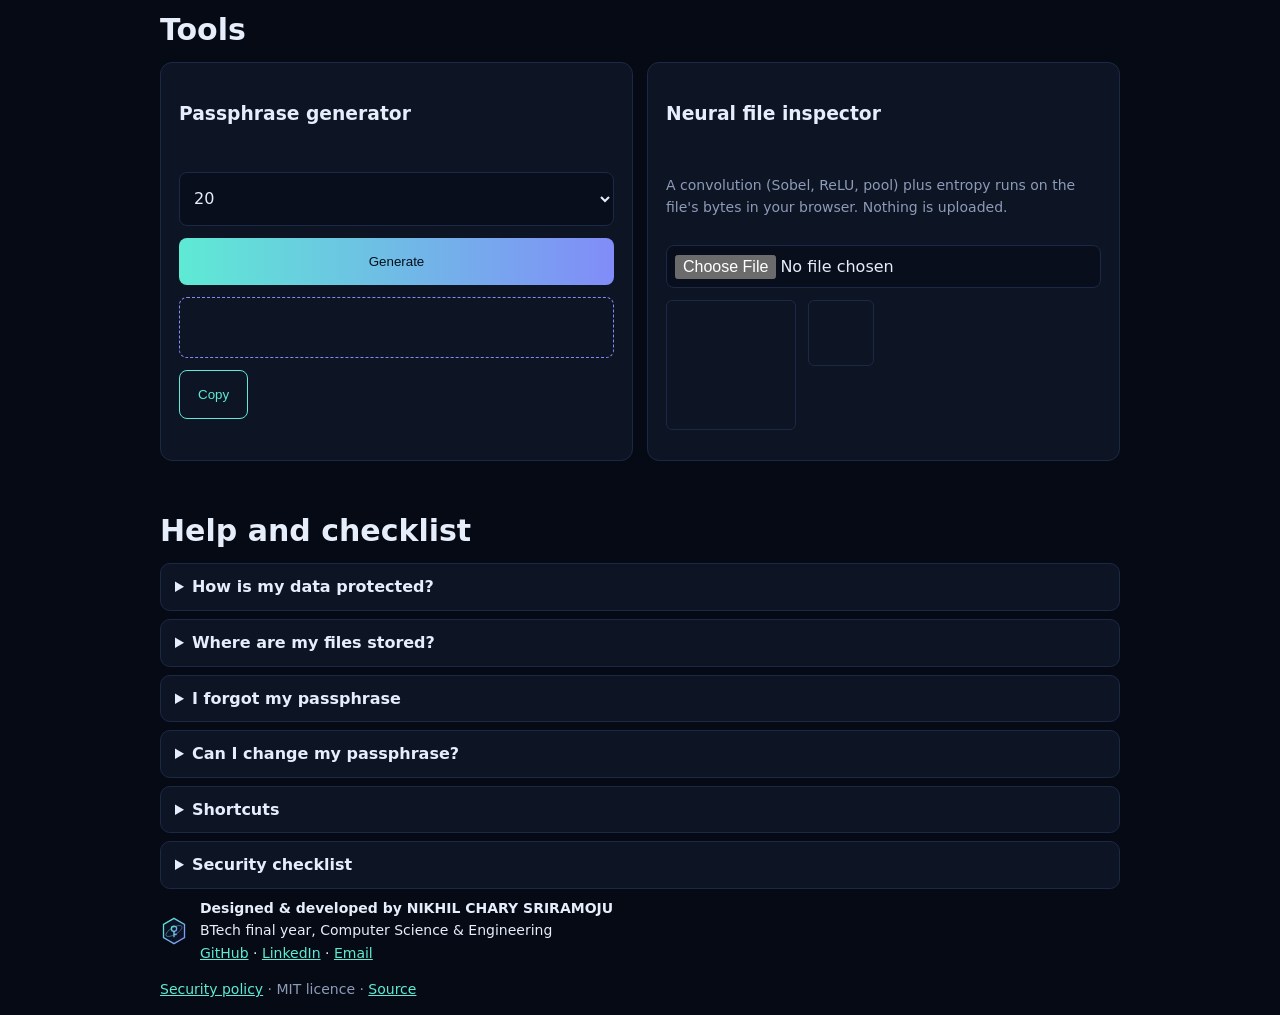
==== commit e6f61222: "v7: change passphrase, lockout, CI, tests" ====
--- a/index.html
+++ b/index.html
@@ -10,15 +10,16 @@
 <main class="wrap">
 <section id="vault"><h2>Your vault</h2>
 <div id="locked" class="panel"><p class="sub">Create a vault passphrase on first use, or unlock an existing one. Everything is encrypted on this device. If you lose the passphrase, nobody can recover your data.</p>
-<label for="mp">Vault passphrase (min 8 characters)</label><input id="mp" type="password" autocomplete="current-password"><div class="btns"><button id="ub">Unlock</button><button id="pkx" class="alt">Disable passkey</button></div>
+<label for="mp">Vault passphrase (min 8 characters)</label><input id="mp" type="password" autocomplete="current-password"><div id="mps" class="status"></div><div class="btns"><button id="ub">Unlock</button><button id="pkx" class="alt">Disable passkey</button></div>
 <label for="bi">Restore from backup (.json)</label><input type="file" id="bi" accept=".json"><div id="ust" class="status" role="status"></div></div>
 <div id="open" hidden>
 <div class="stats"><div class="card"><b id="s1">0</b><span>files</span></div><div class="card"><b id="s2">0 B</b><span>stored</span></div><div class="card"><b id="s3">-</b><span>last added</span></div><div class="card"><b id="pks">off</b><span>passkey</span></div></div>
-<div id="add" class="panel"><h3>Add files</h3><div id="drop" class="drop"><p>Tap to choose files (they are encrypted and stored right away), or drop them here</p><input type="file" id="af" multiple aria-label="Files to encrypt"></div><div class="btns"><button id="cb" class="alt">Take photo</button><button id="addb" class="alt">Encrypt selected again</button></div><input type="file" id="cam" accept="image/*" capture="environment" hidden>
+<div id="su" class="status"></div><div id="add" class="panel"><h3>Add files</h3><div id="drop" class="drop"><p>Tap to choose files (they are encrypted and stored right away), or drop them here</p><input type="file" id="af" multiple aria-label="Files to encrypt"></div><div class="btns"><button id="cb" class="alt">Take photo</button><button id="addb" class="alt">Encrypt selected again</button></div><input type="file" id="cam" accept="image/*" capture="environment" hidden>
 <label for="nt">Or write a secure note</label><input id="nt" placeholder="Note title"><textarea id="nc" placeholder="Note text" rows="3"></textarea><button id="nsave" class="alt">Save encrypted note</button><div id="ast" class="status" role="status"></div></div>
 <div id="library" class="panel"><h3>Library</h3><input id="fq" placeholder="Search your files" aria-label="Search files"><div id="lib" class="lib"></div>
 <div id="vwb" class="viewer" hidden><b id="vwt"></b><pre id="vw"></pre><img id="vi" alt="Decrypted preview" hidden><button id="vx" class="alt">Close</button></div></div>
 <div class="panel"><h3>Settings</h3><div class="row"><div><label for="al">Auto-lock</label><select id="al"><option value="1">After 1 min idle</option><option value="5" selected>After 5 min idle</option><option value="15">After 15 min idle</option><option value="0">Never</option></select></div><div><label>Passkey second factor</label><button id="pkr" class="alt">Register passkey</button></div></div>
+<label class="chk"><input type="checkbox" id="bg" checked> Lock when the app is in the background for 30+ seconds</label><label for="op">Change passphrase</label><input id="op" type="password" placeholder="Current passphrase" autocomplete="current-password"><input id="np" type="password" placeholder="New passphrase (min 12 characters)" autocomplete="new-password"><div id="nps" class="status"></div><button id="cp" class="alt">Change passphrase</button><div id="pst" class="status" role="status"></div>
 <div class="btns"><button id="bx" class="alt">Export encrypted backup</button><button id="lk" class="alt">Lock now</button><button id="wipe" class="danger">Erase everything</button></div></div>
 <div class="panel"><h3>Tamper-evident audit log</h3><div id="log" class="out"></div><div class="btns"><button id="lv" class="alt">Verify chain</button><button id="lt" class="alt">Tamper test</button></div><div id="lst" class="status" role="status"></div></div>
 </div></section>
@@ -39,6 +40,7 @@
 <details><summary>How is my data protected?</summary><p>A key is derived from your passphrase (PBKDF2, 250,000 rounds, random salt). Each file and its name are encrypted with AES-256-GCM before they are saved in this browser's database. Without the passphrase they are unreadable.</p></details>
 <details><summary>Where are my files stored?</summary><p>In this browser's IndexedDB on this device. Use Export encrypted backup to move them elsewhere; the backup stays encrypted.</p></details>
 <details><summary>I forgot my passphrase</summary><p>It cannot be recovered. That is the zero-knowledge guarantee. Erase everything and start a new vault.</p></details>
+<details><summary>Can I change my passphrase?</summary><p>Yes, in Settings. Everything is re-encrypted in one step. Old backups still need the old passphrase, so export a fresh backup afterwards.</p></details>
 <details><summary>Shortcuts</summary><p>/ focuses the AI chat. L locks the vault. The bar at the top jumps between sections. The vault also auto-locks when idle.</p></details>
 <details><summary>Security checklist</summary><p>Use 16+ random characters. Register a passkey. Export a backup after big changes. Keep your device updated. Never share your Groq key.</p></details></section>
 </main>
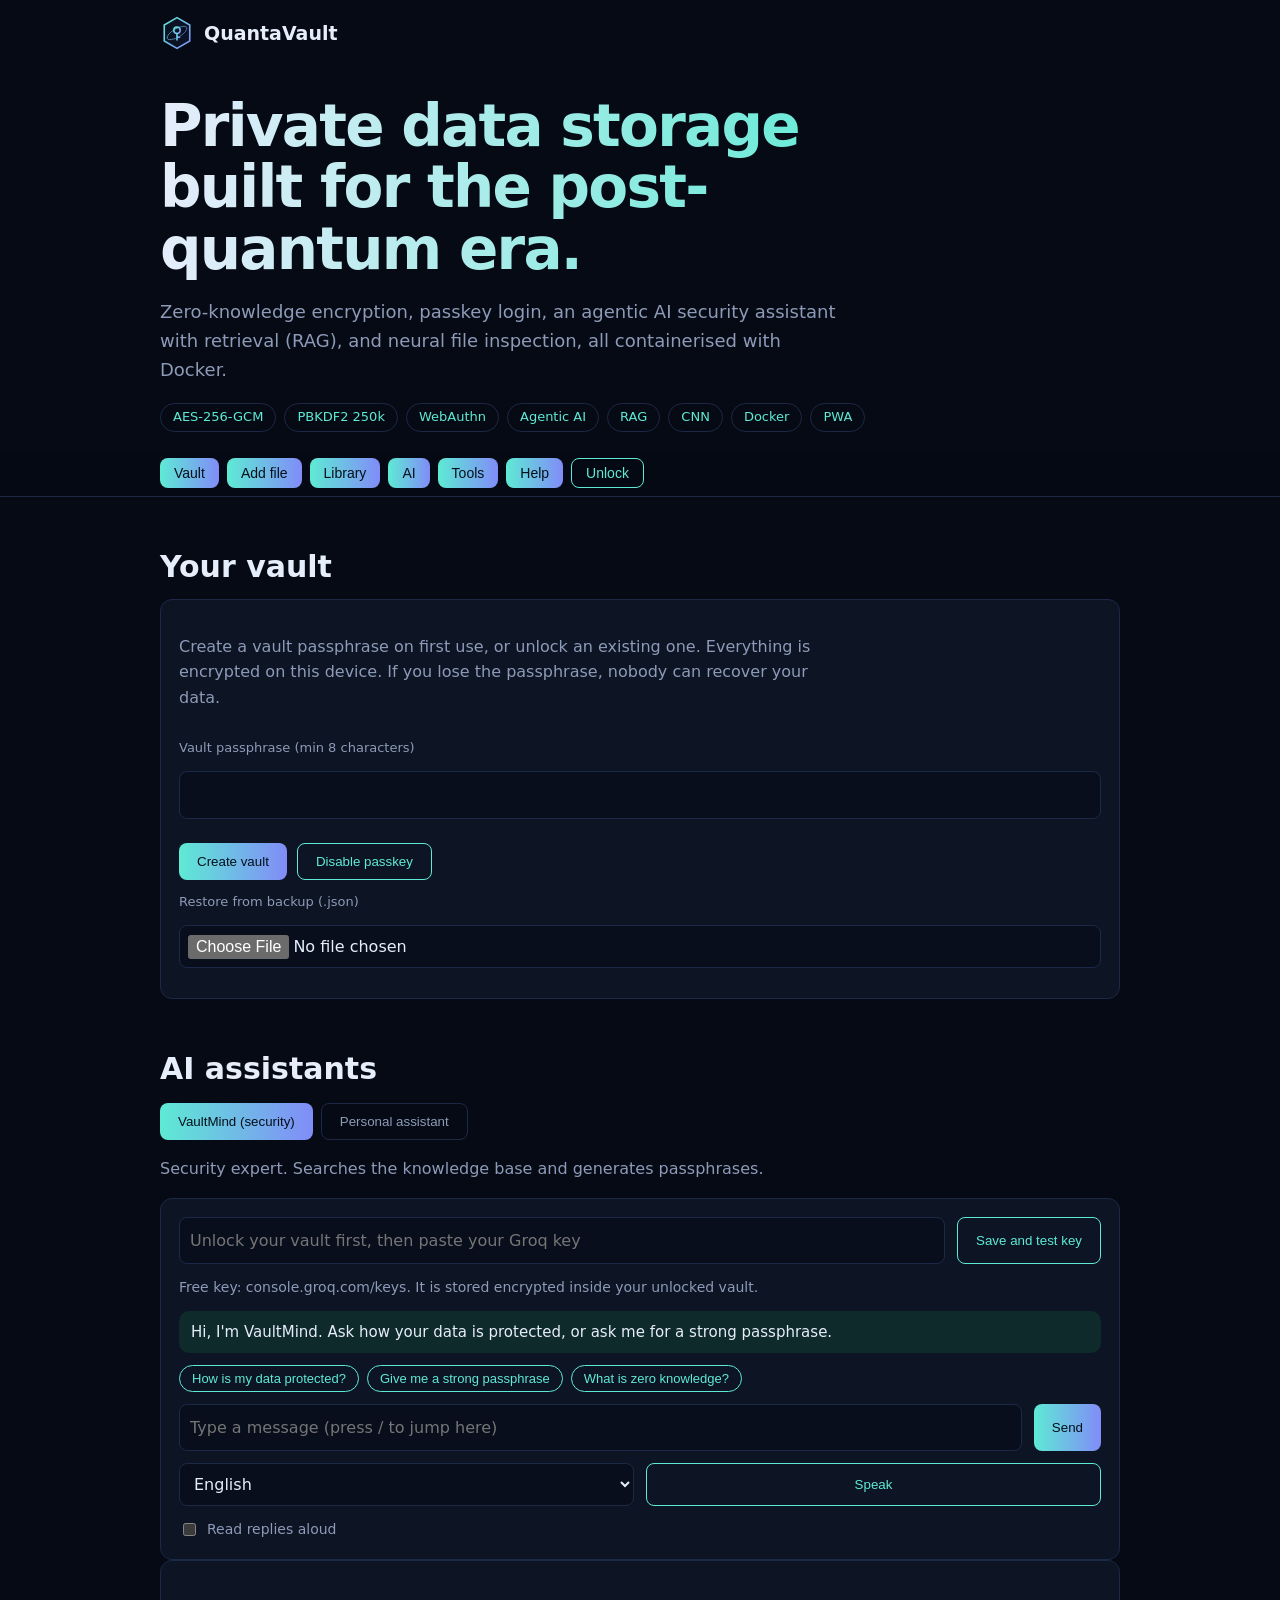
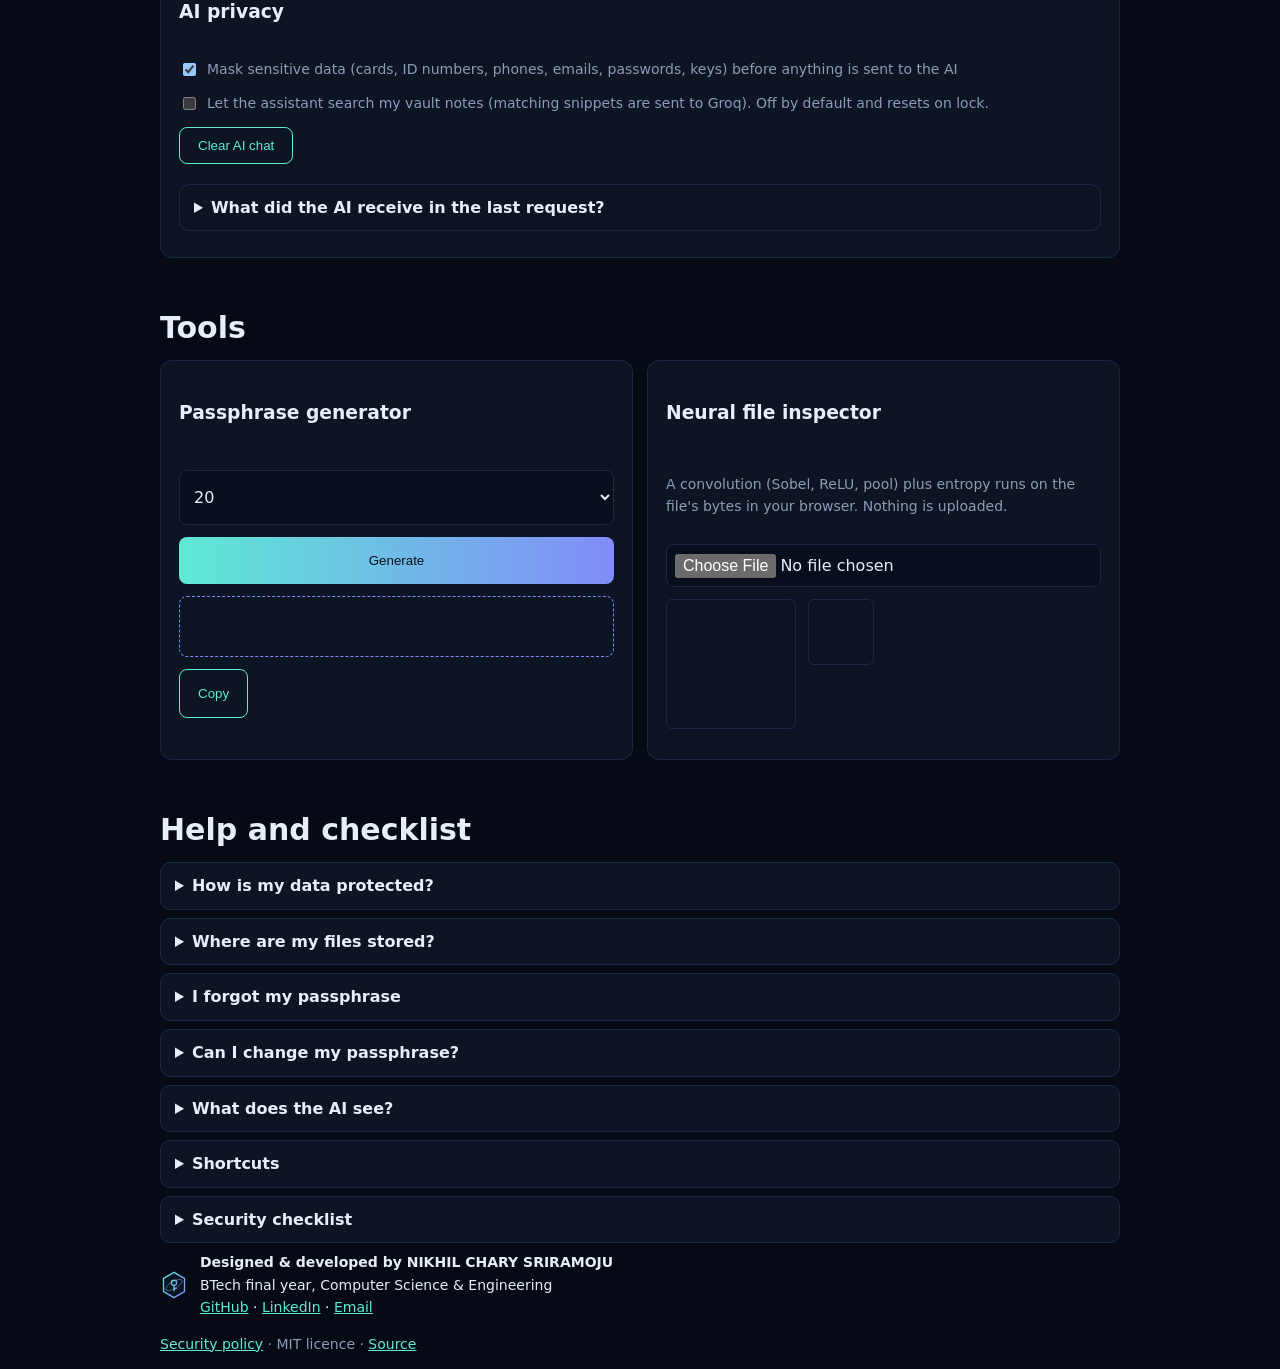
==== commit 6af11151: "v8: AI privacy, vault RAG, security health, encrypted key" ====
--- a/index.html
+++ b/index.html
@@ -1,6 +1,6 @@
 <!DOCTYPE html><html lang="en"><head><meta charset="utf-8"><meta name="viewport" content="width=device-width,initial-scale=1,viewport-fit=cover">
 <title>QuantaVault – Post-quantum private data vault</title>
-<meta http-equiv="Content-Security-Policy" content="default-src 'self'; script-src 'self'; style-src 'self'; img-src 'self' data: blob:; connect-src 'self' https://api.groq.com; base-uri 'none'; form-action 'none'">
+<meta http-equiv="Content-Security-Policy" content="default-src 'self'; script-src 'self'; style-src 'self'; img-src 'self' data: blob:; connect-src 'self' https://api.groq.com; base-uri 'none'; form-action 'none'; object-src 'none'; worker-src 'self'; manifest-src 'self'; media-src 'none'; frame-src 'none'"><meta name="referrer" content="no-referrer">
 <meta name="theme-color" content="#060a14"><meta name="description" content="Zero-knowledge encrypted vault with agentic AI, RAG and CNN file inspection."><link rel="manifest" href="manifest.webmanifest"><link rel="icon" href="logo.svg"><link rel="apple-touch-icon" href="icon-192.png"><link rel="stylesheet" href="style.css"></head><body>
 <header class="wrap"><nav><a class="logo" href="#"><img src="logo.svg" alt="" width="34" height="34">QuantaVault</a><span id="net" class="status"></span></nav>
 <h1>Private data storage built for the post-quantum era.</h1>
@@ -16,8 +16,9 @@
 <div class="stats"><div class="card"><b id="s1">0</b><span>files</span></div><div class="card"><b id="s2">0 B</b><span>stored</span></div><div class="card"><b id="s3">-</b><span>last added</span></div><div class="card"><b id="pks">off</b><span>passkey</span></div></div>
 <div id="su" class="status"></div><div id="add" class="panel"><h3>Add files</h3><div id="drop" class="drop"><p>Tap to choose files (they are encrypted and stored right away), or drop them here</p><input type="file" id="af" multiple aria-label="Files to encrypt"></div><div class="btns"><button id="cb" class="alt">Take photo</button><button id="addb" class="alt">Encrypt selected again</button></div><input type="file" id="cam" accept="image/*" capture="environment" hidden>
 <label for="nt">Or write a secure note</label><input id="nt" placeholder="Note title"><textarea id="nc" placeholder="Note text" rows="3"></textarea><button id="nsave" class="alt">Save encrypted note</button><div id="ast" class="status" role="status"></div></div>
-<div id="library" class="panel"><h3>Library</h3><input id="fq" placeholder="Search your files" aria-label="Search files"><div id="lib" class="lib"></div>
+<div id="library" class="panel"><h3>Library</h3><input id="fq" placeholder="Search file names" aria-label="Search files"><input id="cs" placeholder="Search inside your text files (local only, nothing is sent)" aria-label="Search inside files"><div id="cr" class="lib"></div><div id="lib" class="lib"></div>
 <div id="vwb" class="viewer" hidden><b id="vwt"></b><pre id="vw"></pre><img id="vi" alt="Decrypted preview" hidden><button id="vx" class="alt">Close</button></div></div>
+<div class="panel"><h3>Security health</h3><div id="shs" class="stats"></div><div id="sh"></div><button id="shr" class="alt">Re-check</button></div>
 <div class="panel"><h3>Settings</h3><div class="row"><div><label for="al">Auto-lock</label><select id="al"><option value="1">After 1 min idle</option><option value="5" selected>After 5 min idle</option><option value="15">After 15 min idle</option><option value="0">Never</option></select></div><div><label>Passkey second factor</label><button id="pkr" class="alt">Register passkey</button></div></div>
 <label class="chk"><input type="checkbox" id="bg" checked> Lock when the app is in the background for 30+ seconds</label><label for="op">Change passphrase</label><input id="op" type="password" placeholder="Current passphrase" autocomplete="current-password"><input id="np" type="password" placeholder="New passphrase (min 12 characters)" autocomplete="new-password"><div id="nps" class="status"></div><button id="cp" class="alt">Change passphrase</button><div id="pst" class="status" role="status"></div>
 <div class="btns"><button id="bx" class="alt">Export encrypted backup</button><button id="lk" class="alt">Lock now</button><button id="wipe" class="danger">Erase everything</button></div></div>
@@ -27,9 +28,14 @@
 <section id="agent"><h2>AI assistants</h2>
 <div class="tabs" role="tablist"><button id="m1" class="tab on" role="tab">VaultMind (security)</button><button id="m2" class="tab" role="tab">Personal assistant</button></div>
 <p id="mdesc" class="sub"></p>
-<div class="panel"><div class="row"><input id="key" type="password" placeholder="Groq API key (gsk_...)" aria-label="Groq API key" autocomplete="off"><button id="savekey" class="alt">Save and test key</button></div><div id="kst" class="status" role="status">Free key: console.groq.com/keys. Stored only in this browser.</div>
+<div class="panel"><div class="row"><input id="key" type="password" placeholder="Groq API key (gsk_...)" aria-label="Groq API key" autocomplete="off"><button id="savekey" class="alt">Save and test key</button></div><div id="kst" class="status" role="status">Free key: console.groq.com/keys. It is stored encrypted inside your unlocked vault.</div>
 <div id="chat" class="chat" aria-live="polite"></div><div id="qc" class="chips"></div><div class="row"><input id="q" placeholder="Type a message (press / to jump here)" aria-label="Message"><button id="send">Send</button></div>
 <div class="row"><select id="vl" aria-label="Voice language"><option value="en-IN">English</option><option value="te-IN">Telugu</option><option value="hi-IN">Hindi</option></select><button id="mic" class="alt">Speak</button></div><label class="chk"><input type="checkbox" id="spk"> Read replies aloud</label></div>
+<div class="panel" id="aip"><h3>AI privacy</h3>
+<label class="chk"><input type="checkbox" id="rd" checked> Mask sensitive data (cards, ID numbers, phones, emails, passwords, keys) before anything is sent to the AI</label>
+<label class="chk"><input type="checkbox" id="vc"> Let the assistant search my vault notes (matching snippets are sent to Groq). Off by default and resets on lock.</label>
+<div class="btns"><button id="cc" class="alt">Clear AI chat</button></div>
+<details><summary>What did the AI receive in the last request?</summary><pre id="lg" class="out">Nothing sent yet.</pre></details></div>
 <div id="tasks" class="panel" hidden><h3>My tasks (encrypted)</h3><div id="tl"></div></div></section>
 
 <section id="tools"><h2>Tools</h2><div class="grid">
@@ -41,6 +47,7 @@
 <details><summary>Where are my files stored?</summary><p>In this browser's IndexedDB on this device. Use Export encrypted backup to move them elsewhere; the backup stays encrypted.</p></details>
 <details><summary>I forgot my passphrase</summary><p>It cannot be recovered. That is the zero-knowledge guarantee. Erase everything and start a new vault.</p></details>
 <details><summary>Can I change my passphrase?</summary><p>Yes, in Settings. Everything is re-encrypted in one step. Old backups still need the old passphrase, so export a fresh backup afterwards.</p></details>
+<details><summary>What does the AI see?</summary><p>Only what you type in chat and what a tool returns. Sensitive patterns are masked first. The assistant can read vault notes only if you switch that on, and "AI summary" asks for confirmation each time. The last request is shown under AI privacy. Your Groq key is stored encrypted in the vault.</p></details>
 <details><summary>Shortcuts</summary><p>/ focuses the AI chat. L locks the vault. The bar at the top jumps between sections. The vault also auto-locks when idle.</p></details>
 <details><summary>Security checklist</summary><p>Use 16+ random characters. Register a passkey. Export a backup after big changes. Keep your device updated. Never share your Groq key.</p></details></section>
 </main>
--- a/style.css
+++ b/style.css
@@ -34,3 +34,5 @@
 .tabs{display:flex;gap:8px;margin:10px 0}.tab{background:transparent;color:var(--mute);border:1px solid var(--line)}.tab.on{background:linear-gradient(90deg,var(--a),var(--b));color:#04101a;border:0}
 .drop{border:2px dashed var(--b);border-radius:12px;padding:14px;text-align:center}.drop p{margin:0 0 8px;color:var(--mute);font-size:14px}
 #qc{margin:0}#qc button{padding:5px 12px;font-size:13px;border-radius:99px}.chk{display:flex;gap:8px;align-items:center;font-size:14px;color:var(--mute)}.chk input{width:auto}
+body.priv main,body.priv header,body.priv footer{filter:blur(22px)}
+pre.out{white-space:pre-wrap;max-height:220px;overflow:auto}
